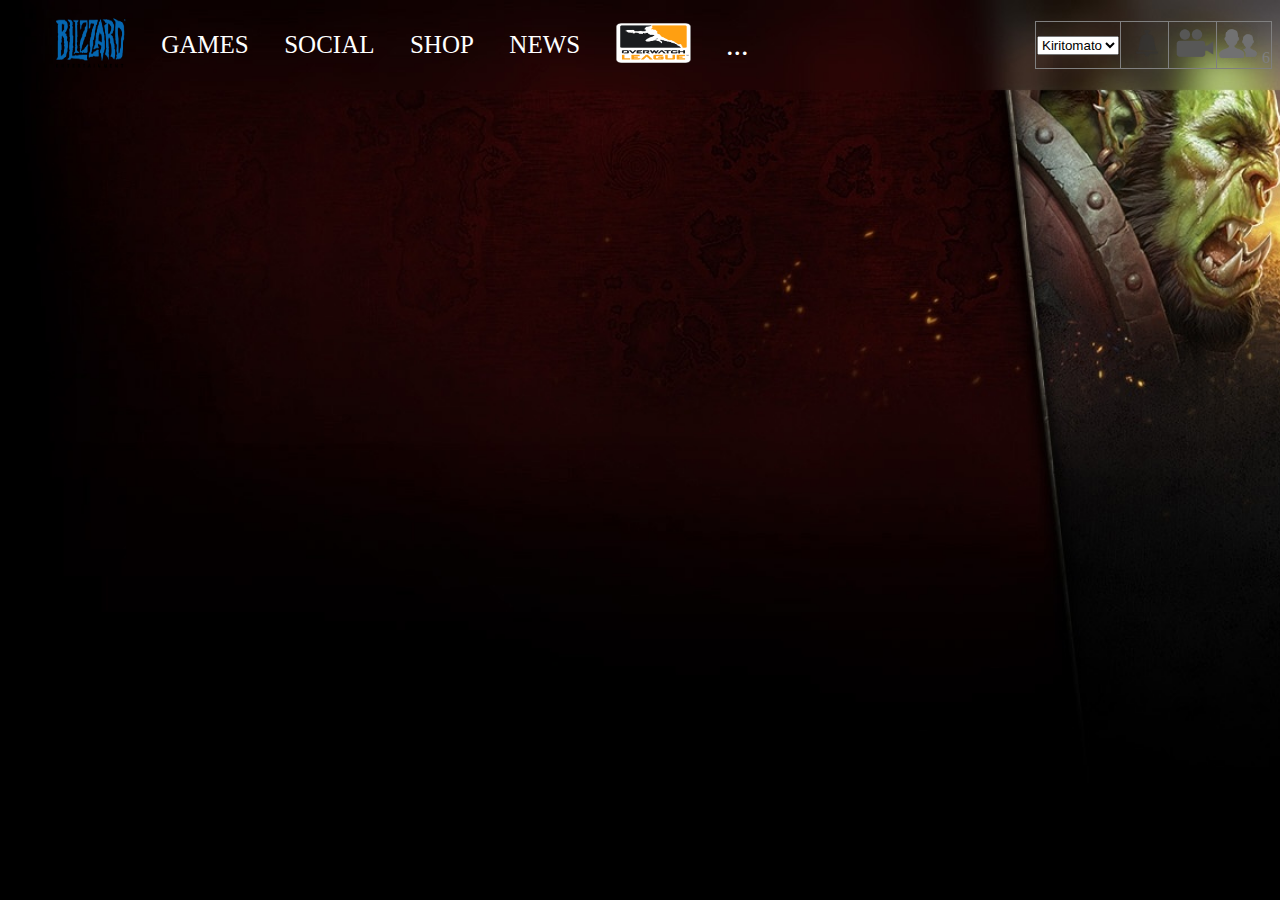
==== index.html @ 3617a8b9 "Initial commit header made" ====
<!DOCTYPE HTML>

<html lang="en">
    
    <head>
        <meta charset="utf-8"/>
        <title>Battle.net</title>
        <link rel="stylesheet" href="style.css">
    </head>
    
    <body id="body3">
        <div class="grid3">
            <header class="header-left3">
                <a class="index" href="index.html"><img class="blizzard-logo3" src="images/blizzard-logo.png" alt="Blizzard Logo"/></a>
                <a class="games3" href="">Games</a>
                <a class="social3" href="">Social</a>
                <a class="shop3" href="shop.html">Shop</a>
                <a class="news3" href="news.html">News</a>
                <a href=""><img class="overwatch3" src="images/overwatch-logo.png" alt="Overwatch Logo"/></a>
                <a class="more3" href="settings.html"><span class="dot3">...</span></a>
            </header>
            <section class="header-right3">
                <table class="header-right-table3">
                    <tr>
                        <td>
                            <select class="profile3">
                                <option value="kiritomato">Kiritomato</option>
                                <option value="profile">Profile</option>
                                <option value="log-out">Log Out</option>
                            </select>
                        </td>
                        <td>
                            <img class="bell3" src="images/bell.png" alt="Bell icon"/>
                        </td>
                        <td>
                            <img class="camera3" src="images/camera.png"    alt="Camera icon"/>
                        </td>
                        <td>
                            <img class="friends3" src="images/friends.png" alt="Friends Icon"/>
                            <span class="friends-online3">6</span>
                        </td>
                    </tr>
                </table>
            </section>
        
        </div>
    
    </body>
</html>
---- style.css ----
html {
    margin: 0;
    padding: 0;
    width: 100%;
    height: 100%;
}

#body3{
    background-image: url(images/background.jpg);
    background-size: cover;
    background-repeat: no-repeat;
}
.grid3{
    display: grid;
    grid-template-columns: 1fr 2fr 2fr;
    grid-template-rows: 1fr 1fr 2fr 1fr 1fr;
    grid-template-areas: 
        "header header header-right"
        "sidebar logo ."
        "sidebar video video"
        "sidebar region ."
        ". install .";
}

.header-left3 {
    grid-column: 1/3;
    display: flex;
    flex-direction: row;
    justify-content: space-around;
    align-items: center;
}
.header-left3 .blizzard-logo3 {
    width: 70px;
    height: 70px;
    margin-left: 30px;
}

.games3, .social3, .shop3, .news3, .more3 {
    color: white;
    text-transform: uppercase;
    text-decoration: none;
    font-size: 25px;
}

.more3{
    font-size: 30px;
}

.games3:hover, .social3:hover, .shop3:hover, .news3:hover{
    text-shadow: 2px 2px 2px #fff;
}

.header-left3 .overwatch3 {
    width: 75px;
    height: 40px;
}

.header-right3 {
    display: flex;
    flex-direction: row;
    justify-content: flex-end;
    align-items: center;
}

select .profile3 {
    
}

.bell3 {
    width: 40px;
    height: 40px;
    padding-left: 5px;
}

.camera3 {
    width: 40px;
    height: 40px;
    padding-left: 5px;
}

.friends3 {
    width: 40px;
    height: 40px;
}

.friends-online3 {
    color: grey;
}

.header-right-table3 {
    border-collapse: collapse;
}
.header-right-table3 td {
    border: 1px solid grey;
}
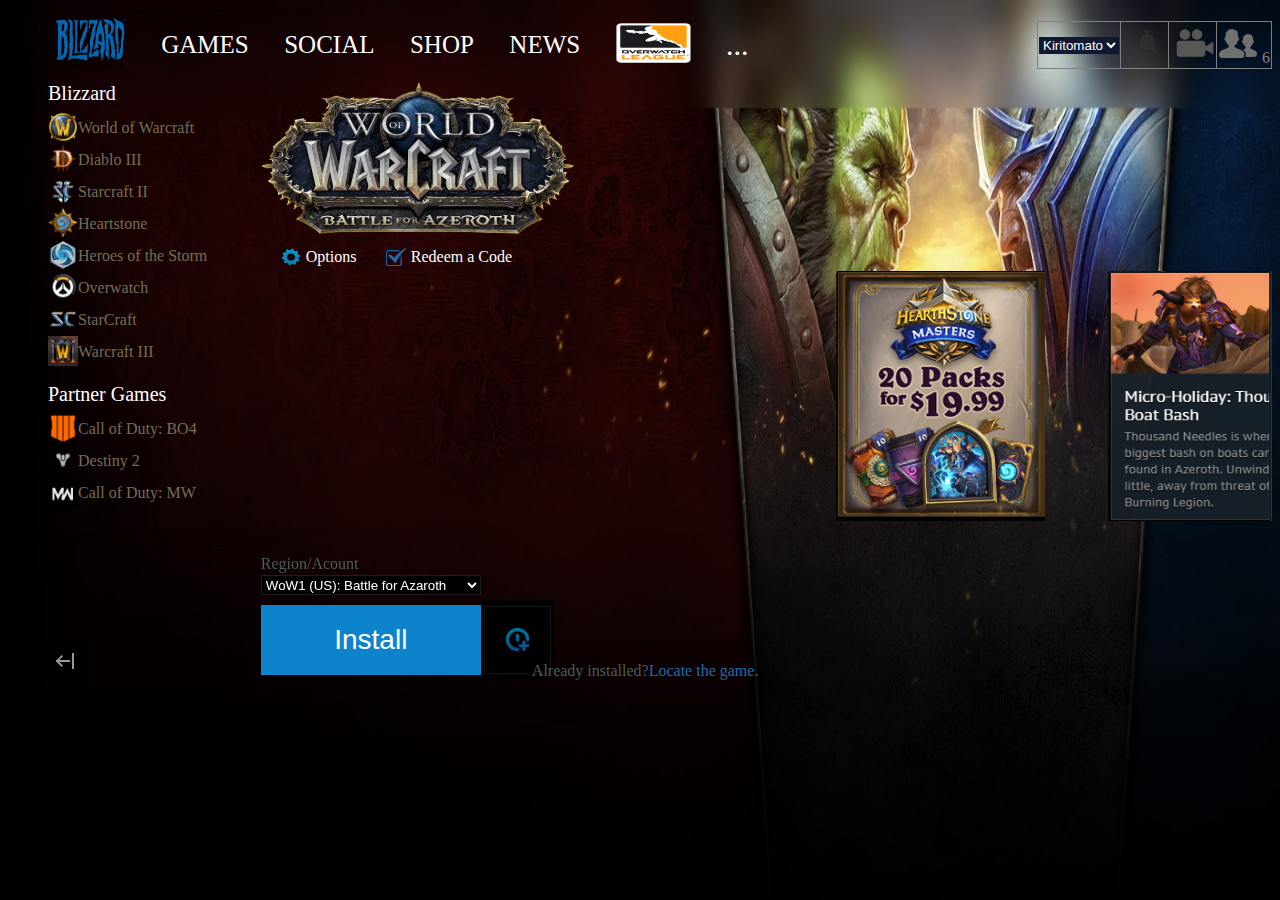
==== commit 38bd78d9: "added settings page to project" ====
--- a/index.html
+++ b/index.html
@@ -10,13 +10,14 @@
     
     <body id="body3">
         <div class="grid3">
+            <!-- header starts here -->
             <header class="header-left3">
                 <a class="index" href="index.html"><img class="blizzard-logo3" src="images/blizzard-logo.png" alt="Blizzard Logo"/></a>
                 <a class="games3" href="">Games</a>
                 <a class="social3" href="">Social</a>
                 <a class="shop3" href="shop.html">Shop</a>
                 <a class="news3" href="news.html">News</a>
-                <a href=""><img class="overwatch3" src="images/overwatch-logo.png" alt="Overwatch Logo"/></a>
+                <a href=""><img class="overwatch-header3" src="images/overwatch-logo.png" alt="Overwatch Logo"/></a>
                 <a class="more3" href="settings.html"><span class="dot3">...</span></a>
             </header>
             <section class="header-right3">
@@ -42,7 +43,60 @@
                     </tr>
                 </table>
             </section>
-        
+            <!-- header ends here -->
+            
+            <!-- sidebar starts here -->
+            <span class="blizzard-games3">Blizzard</span>
+            <ul class="blizzard-list3">
+                <li class="wow3">World of Warcraft</li>
+                <li class="diablo3">Diablo III</li>
+                <li class="starcraft3">Starcraft II</li>
+                <li class="heartstone3">Heartstone</li>
+                <li class="hots3">Heroes of the Storm</li>
+                <li class="overwatch3">Overwatch</li>
+                <li class="starcraftone3">StarCraft</li>
+                <li class="warcraft3">Warcraft III</li>
+            </ul>
+            <span class="partner-games3">Partner Games</span>
+            <ul class="partner-list3">
+                <li class="cod3">Call of Duty: BO4</li>
+                <li class="destiny3">Destiny 2</li>
+                <li class="codmw3"> Call of Duty: MW</li>
+            </ul>
+            <!-- sidebar ends here -->
+            
+            <!-- logo and options starts here -->
+            <img class="wowbfa3" src="images/wowbfa-logo.png" alt="World of Warcraft Battle for Azaroth logo"/>
+            
+            <img class="options-icon3" src="images/options-blue-icon.png" alt="Options icon"/>
+            <a class="options3" href="#">Options</a>
+            
+            <img class="redeem-code3" src="images/redeem-code-icon.png" alt="Redeem a code icon"/>
+            <a class="redeem3" href="#">Redeem a Code</a>
+            <!-- logo and options ends here --> 
+            
+            <!-- content starts here -->
+            <iframe class="safe-heaven3" src="https://www.youtube.com/embed/umAgdVTBae0"></iframe>
+            <img class="heartstone-commercial3" src="images/hearstone-master-reclame.png" alt="Hearstone masters commercial image">
+            <span class="align-right3"><img class="holiday3" src="images/holiday.png" alt="News about Micro-Holiday"/></span>
+            <!-- content ends here -->
+            
+            <!-- region starts here -->
+            <span class="region-acount3">Region/Acount</span>
+            <select class="region-dropdown3">
+                <option>WoW1 (US): Battle for Azaroth</option>
+                <option>WoW2 (EU): Battle for Azaroth</option>
+            </select>
+            <!-- region ends here -->
+            
+            <!-- install starts here -->
+            <button class="install-button3" type="button">Install</button>
+            <img class="add-game3" src="images/add-game.png" alt="Add a game"/>
+            <span class="already-installed3">Already installed? <a class="locate-game3"> Locate the game</a>.</span>
+            <!-- install ends here -->
+            
+            <!-- arrow starts here -->
+            <span class="arrow-align3"><img class="exit-arrow" src="images/exit-arrow.png" alt="Exit arrow"/></span>
         </div>
     
     </body>
--- a/style.css
+++ b/style.css
@@ -1,27 +1,38 @@
+@import url("https://netdna.bootstrapcdn.com/font-awesome/4.1.0/css/font-awesome.min.css");
+
 html {
     margin: 0;
     padding: 0;
     width: 100%;
     height: 100%;
 }
-
+/*************************************/
+/*************************************/
+/*************************************/
+/*************************************/
+/*************************************/
+/* INDEX PAGE START */
 #body3{
     background-image: url(images/background.jpg);
-    background-size: cover;
-    background-repeat: no-repeat;
-}
+    background-size: 120% 120%;
+    background-repeat: no-repeat;
+}
+
 .grid3{
     display: grid;
     grid-template-columns: 1fr 2fr 2fr;
-    grid-template-rows: 1fr 1fr 2fr 1fr 1fr;
+    grid-template-rows: auto;
     grid-template-areas: 
         "header header header-right"
-        "sidebar logo ."
-        "sidebar video video"
-        "sidebar region ."
-        ". install .";
-}
-
+        "sidebar1 logo ."
+        "sidebar1 options ."
+        "sidebar1 video commercial"
+        "sidebar2 video commercial"
+        ". region ."
+        "arrow install .";
+}
+
+/* header starts here */
 .header-left3 {
     grid-column: 1/3;
     display: flex;
@@ -29,6 +40,7 @@
     justify-content: space-around;
     align-items: center;
 }
+
 .header-left3 .blizzard-logo3 {
     width: 70px;
     height: 70px;
@@ -50,11 +62,12 @@
     text-shadow: 2px 2px 2px #fff;
 }
 
-.header-left3 .overwatch3 {
+.header-left3 .overwatch-header3 {
     width: 75px;
     height: 40px;
 }
 
+/* header right starts here */
 .header-right3 {
     display: flex;
     flex-direction: row;
@@ -62,10 +75,6 @@
     align-items: center;
 }
 
-select .profile3 {
-    
-}
-
 .bell3 {
     width: 40px;
     height: 40px;
@@ -93,3 +102,706 @@
 .header-right-table3 td {
     border: 1px solid grey;
 }
+
+.profile3 {
+    background-color: #111932;
+    border: 0px;
+    color: #fff;
+}
+
+/* sidebar starts here */
+
+.blizzard-games3, .blizzard-list3 {
+    grid-area: sidebar1;
+    margin-bottom: 15px;
+}
+
+.partner-games3, .partner-list3 {
+    grid-area: sidebar2;
+    
+}
+
+.blizzard-games3, .partner-games3 {
+    color: #fff;
+    font-size: 20px;
+    margin-left: 30px;
+    padding-left: 10px;
+}
+
+.blizzard-list3, .partner-list3 {
+    color: #746d56;
+    margin-top: 30px;
+    line-height: 2;
+}
+
+li {
+    list-style: none;
+}
+
+/* logo starts here */
+.wow3 {
+    background-image: url(images/wow-logo.png);
+    background-size: 30px 30px;
+    background-repeat: no-repeat;
+    padding-left: 30px;
+}
+
+.wow3:hover, .diablo3:hover, .starcraft3:hover, .heartstone3:hover, .hots3:hover, .overwatch3:hover, .starcraftone3:hover, .warcraft3:hover, .cod3:hover, .destiny3:hover, .codmw3:hover {
+    color: #fff;
+    background-color: #38191d;
+
+}
+
+.diablo3 {
+    background-image: url(images/diablo3.png);
+    background-size: 30px 30px;
+    background-repeat: no-repeat;
+    padding-left: 30px;
+}
+
+.starcraft3 {
+    background-image: url(images/starcraft2.png);
+    background-size: 30px 30px;
+    background-repeat: no-repeat;
+    padding-left: 30px;
+}
+
+.heartstone3 {
+    background-image: url(images/hearstone-logo.png);
+    background-size: 30px 30px;
+    background-repeat: no-repeat;
+    padding-left: 30px;
+}
+
+.hots3 {
+    background-image: url(images/hots-logo.png);
+    background-size: 30px 30px;
+    background-repeat: no-repeat;
+    padding-left: 30px;
+}
+
+.overwatch3 {
+    background-image: url(images/overwatch-logo-list.png);
+    background-size: 30px 30px;
+    background-repeat: no-repeat;
+    padding-left: 30px;
+}
+
+.starcraftone3 {
+    background-image: url(images/starcraft-logo.png);
+    background-size: 30px 30px;
+    background-repeat: no-repeat;
+    padding-left: 30px;
+}
+
+.warcraft3 {
+    background-image: url(images/warcraft3-logo.png);
+    background-size: 30px 30px;
+    background-repeat: no-repeat;
+    padding-left: 30px;
+}
+
+.cod3 {
+    background-image: url(images/codbo4-logo.png);
+    background-size: 30px 30px;
+    background-repeat: no-repeat;
+    padding-left: 30px;
+}
+
+.destiny3 {
+    background-image: url(images/destiny2-logo.png);
+    background-size: 30px 30px;
+    background-repeat: no-repeat;
+    padding-left: 30px;
+}
+
+.codmw3 {
+    background-image: url(images/modern-warfare-logo.png);
+    background-size: 30px 30px;
+    background-repeat: no-repeat;
+    padding-left: 30px;
+}
+
+
+/* logo and options start here */
+.wowbfa3 {
+    grid-area: logo;
+    width: 313px;
+    height: 152px;
+}
+
+.redeem3, .options-icon3, .options3, .redeem-code3 {
+    margin-top: 10px;
+}
+
+.options-icon3{
+    grid-area: options;
+    width: 20px;
+    height: 18px;
+    padding-left: 20px;
+}
+
+.options3 {
+    grid-area: options;
+    color: #fff;
+    font-size: 16px;
+    padding-left: 45px;
+    text-decoration: none;
+}
+
+.redeem-code3 {
+    display: flex;
+    grid-area: options;
+    width: 20px;
+    height: 18px;
+    padding-left: 125px;
+}
+
+.redeem3{
+    grid-area: options;
+    color: #fff;
+    font-size: 16px;
+    padding-left: 150px;
+    text-decoration: none;
+}
+
+/* content starts here */
+
+.safe-heaven3 {
+    grid-area: video;
+    width: 500px;
+    height: 250px;
+    border: 0px;
+}
+
+.heartstone-commercial3 {
+    grid-area: commercial;
+    height: 250px;
+    padding-left: 70px;
+}
+
+.holiday3 {
+    grid-area: commercial;
+    height: 250px;
+}
+
+.align-right3 {
+    grid-area: commercial;
+    display: flex;
+    justify-content: flex-end;
+}
+
+/* region starts here */
+
+.region-acount3 {
+    grid-area: region;
+    color: #4c5c5b;
+    margin-top: 30px;
+}
+
+.region-dropdown3 {
+    grid-area: region;
+    width: 220px;
+    height: 20px;
+    margin-top: 50px;
+    background-color: #000;
+    color: #fff;
+    border-color: #1e1e1e;
+}
+
+/* install starts here */
+
+.install-button3 {
+    grid-area: install;
+    background-color: #0d83cc;
+    width: 220px;
+    height: 70px;
+    border: 0px;
+    margin-top: 10px;
+    color: #fff;
+    font-size: 28px;
+}
+
+.add-game3 {
+    grid-area: install;
+    height: 80px;
+    margin-left: 220px;
+    margin-top: 5px;
+}
+
+.already-installed3 {
+    display: flex;
+    justify-content: flex-end;
+    align-items: flex-end;
+    grid-area: install;
+    color: #4c5c5b;
+    margin-right: 8px;
+}
+
+.locate-game3 {
+    color: #206ca9;
+}
+
+/* arrow starts here */
+.exit-arrow{
+    padding-left: 35px;
+}
+
+.arrow-align3 {
+    grid-area: arrow;
+    display: flex;
+    align-items: flex-end;
+}
+/*************************************/
+/*************************************/
+/*************************************/
+/*************************************/
+/*************************************/
+/* INDEX PAGE END */
+
+/*************************************/
+/*************************************/
+/*************************************/
+/*************************************/
+/*************************************/
+/* SETTINGS PAGE START */
+/* ICONS */
+
+
+i {
+    font-family: fontawesome !important;
+}
+
+#sbicon1 {
+  color: #00aedd;
+  font-style: normal;
+  margin-right: 5px;
+}
+
+#contenticon1 {
+  color: #00aedd;
+  font-style: normal;
+  margin-left: 5px;
+}
+
+#bodysettings1 {
+  display: grid;
+  grid-template-columns: 0.8fr 2fr 1fr 0.3fr 0.1fr;
+  grid-template-rows: 0.2fr 2.2fr 0.3fr;
+  grid-template-areas: "header header header header header"
+                       "sidebar content content content scroll"
+                       "sidebar footer footer footer footer";
+  height: 110vh;
+  width: 98vw;
+  font-family: Arial, Helvetica, sans-serif;
+  font-weight: bold;
+  font-size: 14px;
+
+}
+
+#header1 {
+  background-color: #242d3f;
+  grid-area: header;
+}
+
+#sidebar1 {
+  background-color: #12161c;
+  grid-area: sidebar;
+}
+
+#content1 {
+  background-color: #171b23;
+  grid-area: content;
+}
+
+#scroll1 {
+  background-color: #171b23;
+  grid-area: scroll;
+}
+
+#footer1 {
+  background-color: #243040;
+  grid-area: footer;
+}
+
+/* HEADER */
+.x1 {
+  color: #5d6065;
+  margin-left: 1250px;
+  margin-top: 0px;
+}
+
+.header1 {
+  color: #ffffff;
+  margin-left: 25px;
+  margin-top: 10px;
+  margin-bottom: 20px;
+  font-size: 24px;
+  font-weight: lighter;
+}
+
+/* HEADERBAR */
+.align1 {
+  display: flex;
+  justify-content: center;
+  align-items: center;
+}
+
+/* SCROLLBAR */
+.scroll1 {
+  display: flex;
+  justify-content: center;
+  align-items: flex-start;
+}
+
+/* SIDEBAR */
+.sidebar1 {
+  color: #b3b3b3;
+  font-size: 12px;
+  line-height: 30px;
+  margin-left: 20px;
+  margin-right: 10px;
+}
+
+.sbfooter1 {
+  margin-top: 200px;
+  margin-left: 0px;
+  font-weight: lighter;
+}
+
+/* LINKS */
+.sttngslnk1, .xx1 {
+  text-decoration: none;
+  color: #b3b3b3;
+}
+
+.sttngslnk1:hover {
+  color: #ffffff;
+}
+
+/* CONTENT BOX */
+.content1 {
+  color: #b3b3b3;
+  font-size: 12px;
+  margin-left: 20px;
+}
+
+.ctitle1 {
+  color: #ffffff;
+  font-size: 20px;
+  font-weight: lighter;
+}
+
+.ccontentone1 {
+  margin-left: 30px;
+}
+
+.ccontenttwo1 {
+  margin-left: 55px;
+  color: #5d6065;
+}
+
+.ccontentthree1 {
+  margin-left: 30px;
+}
+
+.ccontentfour1 {
+  margin-left: 30px;
+}
+
+.ccontentfive1 {
+  margin-left: 55px;
+}
+
+.clowres1 {
+  color: #5d6065;
+}
+
+.clowresb1 {
+  margin-left: 50px;
+}
+
+/* FOOTER */
+.footer1 {
+  color: #b3b3b3;
+  display: flex;
+  flex-direction: row;
+  justify-content: space-between;
+}
+
+/* BUTTONS */
+.cbutton1 {
+  background-color: #1b2430;
+  color: #00aedd;
+  border-color: #b3b3b3;
+  border-radius: 5px;
+  padding-left: 20px;
+  padding-right: 20px;
+  padding-top: 10px;
+  padding-bottom: 10px;
+}
+
+.clowresb1 {
+  color: #5d6065;
+  margin-left: 20px;
+}
+
+/* FOOTER BUTTONS */
+.fbutton1 {
+  background-color: #1b2430;
+  color: #00aedd;
+  border-color: #b3b3b3;
+  border-radius: 5px;
+  padding: 10px;
+  margin-top: 20px;
+  margin-left: 20px;
+}
+
+.fbuttontwo1 {
+  background-color: #0785c0;
+  color: #ffffff;
+  border: 1;
+  border-color: #0785c0;
+  border-radius: 5px;
+  padding: 10px;
+  width: 100px;
+  margin-top: 12px;
+  margin-right: 20px;
+}
+
+/* DROPDOWNS */
+.slct1 {
+  background-color: #0e1015;
+  color: #b3b3b3;
+  padding-top: 5px;
+  padding-bottom: 5px;
+  padding-left: 5px;
+  padding-right: 120px;
+  border-radius: 3px;
+}
+
+.slcttwo1 {
+  background-color: #0e1015;
+  color: #b3b3b3;
+  padding-top: 5px;
+  padding-bottom: 5px;
+  padding-left: 5px;
+  padding-right: 250px;
+  border-radius: 3px;
+}
+
+.slctthree1 {
+  background-color: #0e1015;
+  color: #b3b3b3;
+  padding-top: 5px;
+  padding-bottom: 5px;
+  padding-left: 5px;
+  padding-right: 239px;
+  border-radius: 3px;
+}
+
+/* CHECKBOXES */
+input[type=checkbox] {
+  visibility: hidden;
+}
+
+/* CHECKBOX 1 */
+.checkbox1 {
+  width: 10px;
+  margin: 10px 1px;
+  position: absolute;
+}
+
+.checkbox1 label {
+  cursor: pointer;
+  position: absolute;
+  width: 18px;
+  height: 18px;
+  top: 0;
+  left: 0;
+  background: #0e1015;
+  border: 1px solid #5d6065;
+  border-radius: 3px;
+}
+
+.checkbox1 label:after {
+  opacity: 0;
+  content: '';
+  position: absolute;
+  width: 9px;
+  height: 5px;
+  background: solid;
+  top: 3px;
+  left: 3px;
+  border: 3px solid #333;
+  border-top: none;
+  border-right: none;
+  transform: rotate(-45deg);
+}
+
+.checkbox1 label:hover::after {
+  opacity: 0.5;
+}
+
+.checkbox1 input[type=checkbox]:checked+label:after {
+  opacity: 5;
+}
+
+/* CHECKBOX 2 */
+.checkboxtwo1 {
+  width: 10px;
+  margin: 0px 25px;
+  position: absolute;
+}
+
+.checkboxtwo1 label {
+  position: absolute;
+  width: 18px;
+  height: 18px;
+  top: 0;
+  left: 0;
+  background: #171b23;
+  border: 1px solid #5d6065;
+  border-radius: 3px;
+}
+
+.checkboxtwo1 label:hover::after {
+  opacity: 0.5;
+}
+
+.checkboxtwo1 input[type=checkbox]:checked+label:after {
+  opacity: 5;
+}
+
+/*CHECKBOX 3 */
+.checkboxthree1 {
+  width: 10px;
+  margin-top: 0px;
+  position: absolute;
+}
+
+.checkboxthree1 label {
+  cursor: pointer;
+  position: absolute;
+  width: 18px;
+  height: 18px;
+  top: 0;
+  left: 0;
+  background: #0e1015;
+  border: 1px solid #5d6065;
+  border-radius: 3px;
+}
+
+.checkboxthree1 label:after {
+  opacity: 0;
+  content: '';
+  position: absolute;
+  width: 9px;
+  height: 5px;
+  background: solid;
+  top: 3px;
+  left: 3px;
+  border: 3px solid #333;
+  border-top: none;
+  border-right: none;
+  transform: rotate(-45deg);
+}
+
+.checkboxthree1 label:hover::after {
+  opacity: 0.5;
+}
+
+.checkboxthree1 input[type=checkbox]:checked+label:after {
+  opacity: 5;
+}
+
+/* CHECKBOX 4 */
+.checkboxfour1 {
+  width: 10px;
+  margin: 0px 1px;
+  position: absolute;
+}
+
+.checkboxfour1 label {
+  cursor: pointer;
+  position: absolute;
+  width: 18px;
+  height: 18px;
+  top: 0;
+  left: 0;
+  background: #0e1015;
+  border: 1px solid #5d6065;
+  border-radius: 3px;
+}
+
+.checkboxfour1 label:after {
+  opacity: 0;
+  content: '';
+  position: absolute;
+  width: 9px;
+  height: 5px;
+  background: solid;
+  top: 3px;
+  left: 3px;
+  border: 3px solid #333;
+  border-top: none;
+  border-right: none;
+  transform: rotate(-45deg);
+}
+
+.checkboxfour1 label:hover::after {
+  opacity: 0.5;
+}
+
+.checkboxfour1 input[type=checkbox]:checked+label:after {
+  opacity: 5;
+}
+
+/* CHECKBOX 5 */
+.checkboxfive1 {
+  width: 10px;
+  margin: 0px 25px;
+  position: absolute;
+}
+
+.checkboxfive1 label {
+  cursor: pointer;
+  position: absolute;
+  width: 18px;
+  height: 18px;
+  top: 0;
+  left: 0;
+  background: #0e1015;
+  border: 1px solid #5d6065;
+  border-radius: 3px;
+}
+
+.checkboxfive1 label:after {
+  opacity: 0;
+  content: '';
+  position: absolute;
+  width: 9px;
+  height: 5px;
+  background: solid;
+  top: 3px;
+  left: 3px;
+  border: 3px solid #333;
+  border-top: none;
+  border-right: none;
+  transform: rotate(-45deg);
+}
+
+.checkboxfive1 label:hover::after {
+  opacity: 0.5;
+}
+
+.checkboxfive1 input[type=checkbox]:checked+label:after {
+  opacity: 5;
+}
+
+/* SETTINGS PAGE END */
+/*************************************/
+/*************************************/
+/*************************************/
+/*************************************/
+/*************************************/
